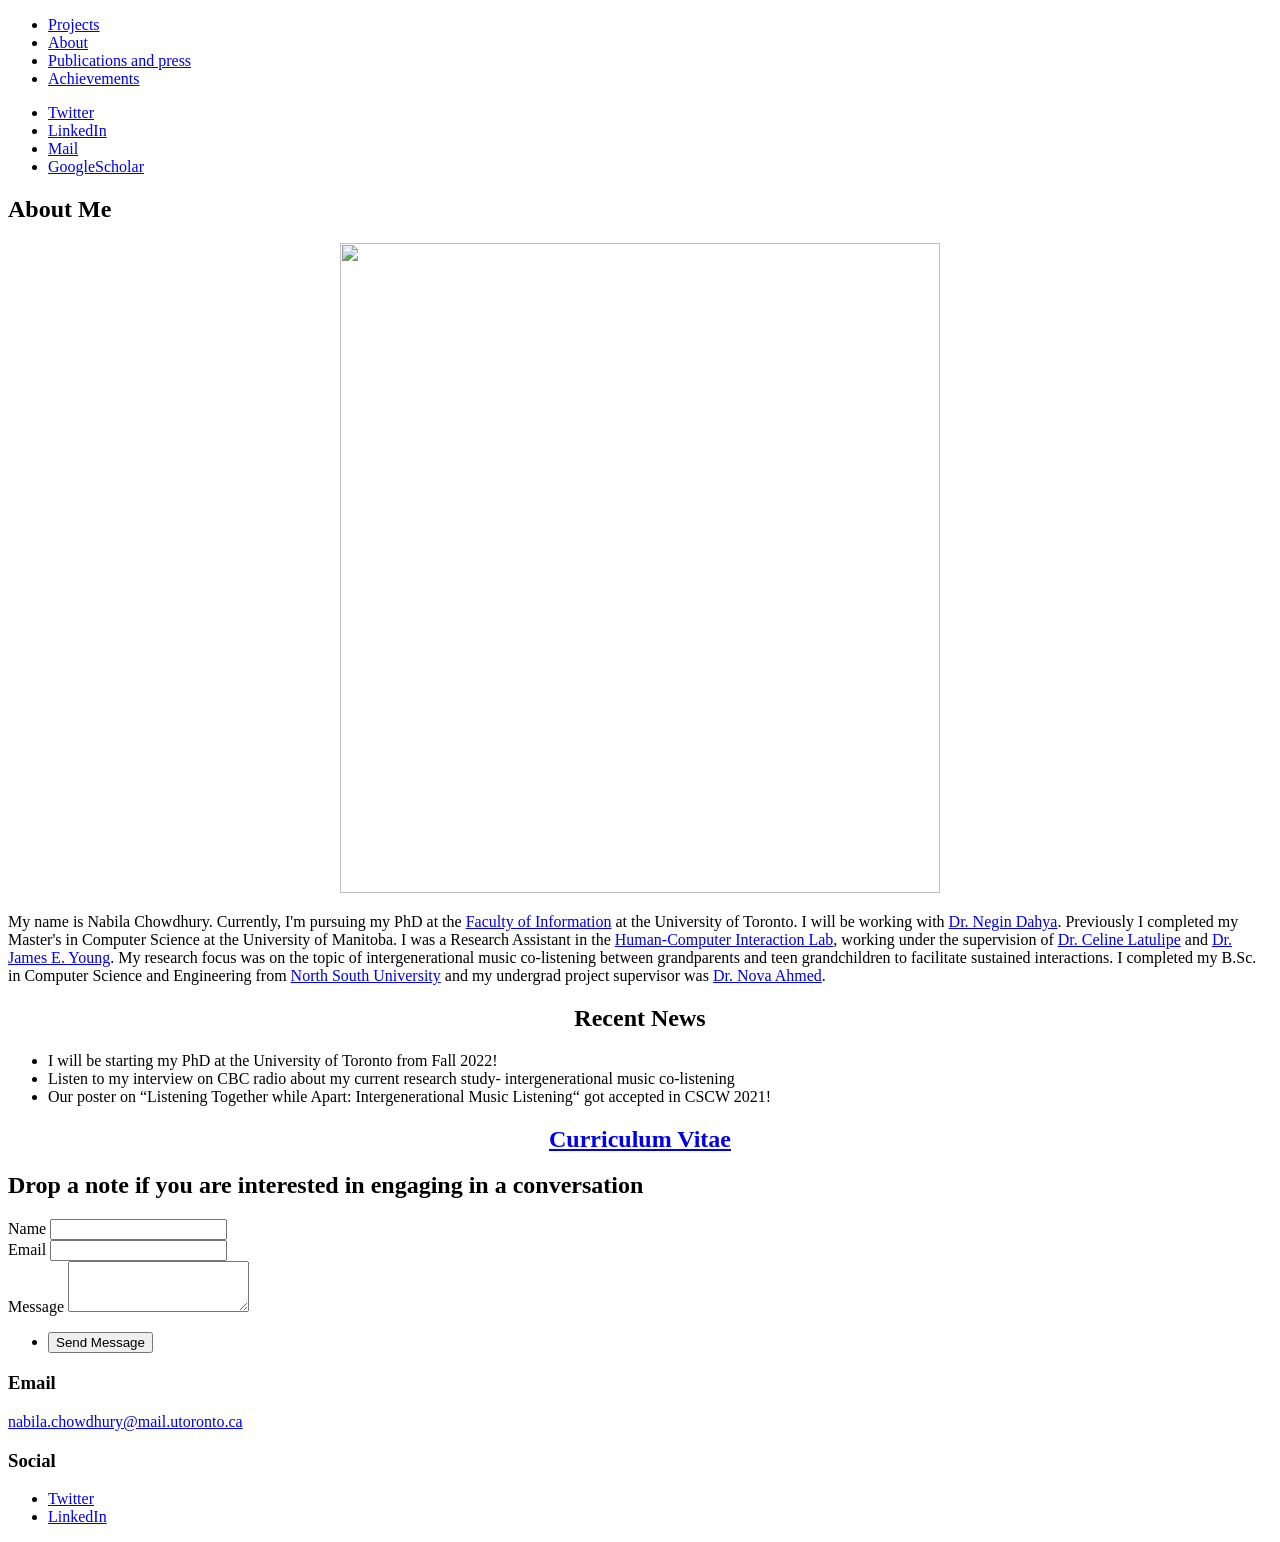
==== about.html @ 5882f9d4 "Fixing broken links" ====
<!DOCTYPE HTML>
<!--
	Massively by HTML5 UP
	html5up.net | @ajlkn
	Free for personal and commercial use under the CCA 3.0 license (html5up.net/license)
-->
<html>
	<head>
		<title>ㅜㅜ Nabila Chowdhury-About</title>
		<meta charset="utf-8" />
		<meta name="viewport" content="width=device-width, initial-scale=1, user-scalable=no" />
		<link rel="stylesheet" href="assets/css/main.css" />
		<noscript><link rel="stylesheet" href="assets/css/noscript.css" /></noscript>
	</head>
	<body class="is-preload">

		<!-- Wrapper -->
			<div id="wrapper">

				<!-- Header -->
					<header id="header">
						<!-- <a href="index.html" class="logo">Massively</a> -->
					</header>

				<!-- Nav -->
					<nav id="nav">
						<ul class="links">
							<li><a href="index.html">Projects</a></li>
							<li class="active"><a href="about.html">About</a></li>
							<li><a href="publicationsandpress.html">Publications and press</a></li>
							<li><a href="achievements.html">Achievements</a></li>
						</ul>
						<ul class="icons">
							<li><a href="https://twitter.com/nabicyy" class="icon brands fa-twitter"><span class="label">Twitter</span></a></li>
							<li><a href="https://www.linkedin.com/in/nabila-chowdhury-5a5041159/" class="icon brands fa-linkedin"><span class="label">LinkedIn</span></a></li>
							<li><a href="mailto:nabila.chowdhury@mail.utoronto.ca" class="icon solid fa-envelope"><span class="label">Mail</span></a></li>
							<li><a href="https://scholar.google.ca/citations?user=iKWTvgQAAAAJ&hl=en&oi=ao" class="icon brands fa-google"><span class="label">GoogleScholar</span></a></li>
						</ul>
					</nav>

				<!-- Main -->
					<div id="main">

						<!-- Post -->
							<section class="post">
								<header class="major">
									<!-- <span class="date">April 25, 2017</span> -->
									<h2>About Me</h2>
									<!-- <p>Aenean ornare velit lacus varius enim ullamcorper proin aliquam<br />
									facilisis ante sed etiam magna interdum congue. Lorem ipsum dolor<br />
									amet nullam sed etiam veroeros.</p> -->
								</header>
								<div class="image main" align="center">
									<img src="images/IMG-0370_W3.jpg" alt="" class = "center" style="width:600px;height:650px;"/>
								</div>
								<p>My name is Nabila Chowdhury. Currently, I'm pursuing my PhD at the <a href="https://ischool.utoronto.ca/">Faculty of Information</a> at the University of Toronto. I will be working with <a href="https://ischool.utoronto.ca/profile/negin-dahya/">Dr. Negin Dahya</a>. Previously I completed my Master's in Computer Science at the University of Manitoba. I was a Research Assistant in the <a href="http://hci.cs.umanitoba.ca/">Human-Computer Interaction Lab</a>, working under the supervision of <a href="https://celinelatulipe.net/">Dr. Celine Latulipe</a> and <a href="http://home.cs.umanitoba.ca/~young/">Dr. James E. Young</a>. My research focus was on the topic of intergenerational music co-listening between grandparents and teen grandchildren to facilitate sustained interactions. I completed my B.Sc. in Computer Science and Engineering from <a href="http://www.northsouth.edu/">North South University</a> and my undergrad project supervisor was <a href="https://sites.google.com/site/novaahmednorthsouthnva/home">Dr. Nova Ahmed</a>. 
									
								</p>
								<div align="center"><h2>Recent News</h2>
										<ul align="left">
											<li>I will be starting my PhD at the University of Toronto from Fall 2022!</li>
											<li>Listen to my interview on CBC radio about my current research study- intergenerational music co-listening</li>
											<li>Our poster on “Listening Together while Apart: Intergenerational Music Listening“ got accepted in CSCW 2021!</li>
											<!-- <li>Dolor pulvinar etiam.</li> -->
										</ul>
						
								</div>
								<div align ="center"> <h1><a href="https://drive.google.com/file/d/1L0pwP8oMTcv0byMZan8z_H92SY_PgyJ4/view?usp=sharing" class="button">Curriculum Vitae</a></h1>

								</div>
								
							</section>

					</div>

				<!-- Footer -->
					<footer id="footer">
						<section>
							<h2>Drop a note if you are interested in engaging in a conversation</h2>
							<form method="post" action="#">
								<div class="fields">
									<div class="field">
										<label for="name">Name</label>
										<input type="text" name="name" id="name" />
									</div>
									<div class="field">
										<label for="email">Email</label>
										<input type="text" name="email" id="email" />
									</div>
									<div class="field">
										<label for="message">Message</label>
										<textarea name="message" id="message" rows="3"></textarea>
									</div>
								</div>
								<ul class="actions">
									<li><input type="submit" value="Send Message" /></li>
								</ul>
							</form>
						</section>
						<section class="split contact">
							<!-- <section class="alt">
								<h3>Address</h3>
								<p>1234 Somewhere Road #87257<br />
								Nashville, TN 00000-0000</p>
							</section>
							<section>
								<h3>Phone</h3>
								<p><a href="#">(000) 000-0000</a></p>
							</section> -->
							<section>
								<h3>Email</h3>
								<p><a href="#">nabila.chowdhury@mail.utoronto.ca</a></p>
							</section>
							<section>
								<h3>Social</h3>
								<ul class="icons alt">
									<li><a href="https://twitter.com/nabicyy" class="icon brands fa-twitter"><span class="label">Twitter</span></a></li>
									<li><a href="https://www.linkedin.com/in/nabila-chowdhury-5a5041159/" class="icon brands fa-linkedin"><span class="label">LinkedIn</span></a></li>
									<!-- <li><a href="#" class="icon brands alt fa-facebook-f"><span class="label">Facebook</span></a></li>
									<li><a href="#" class="icon brands alt fa-instagram"><span class="label">Instagram</span></a></li>
									<li><a href="#" class="icon brands alt fa-github"><span class="label">GitHub</span></a></li> -->
								</ul>
							</section>
						</section>
					</footer>

				<!-- Copyright -->
					<div id="copyright">
						<!-- <ul><li>&copy; Untitled</li><li>Design: <a href="https://html5up.net">HTML5 UP</a></li></ul> -->
					</div>

			</div>

		<!-- Scripts -->
			<script src="assets/js/jquery.min.js"></script>
			<script src="assets/js/jquery.scrollex.min.js"></script>
			<script src="assets/js/jquery.scrolly.min.js"></script>
			<script src="assets/js/browser.min.js"></script>
			<script src="assets/js/breakpoints.min.js"></script>
			<script src="assets/js/util.js"></script>
			<script src="assets/js/main.js"></script>

	</body>
</html>
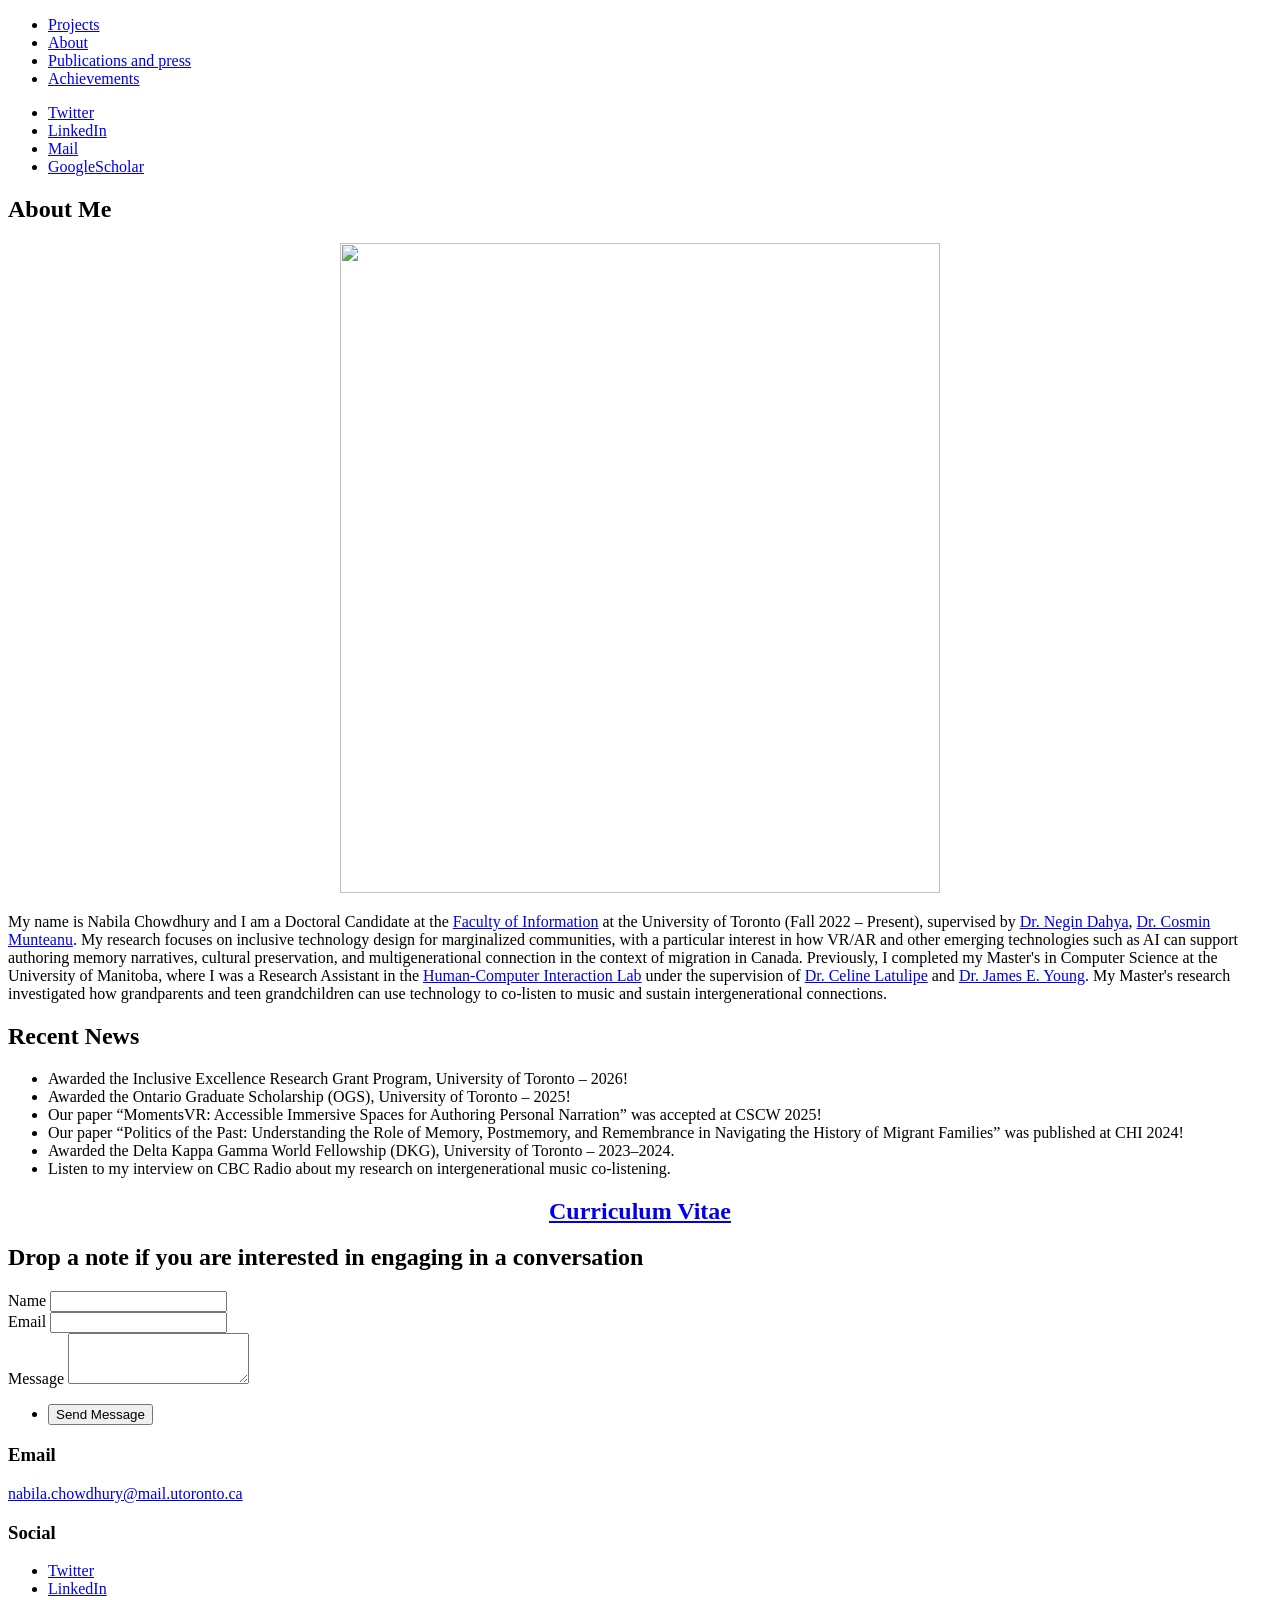
==== commit 93e3bddd: "fixed and updated" ====
--- a/about.html
+++ b/about.html
@@ -53,19 +53,22 @@
 								<div class="image main" align="center">
 									<img src="images/IMG-0370_W3.jpg" alt="" class = "center" style="width:600px;height:650px;"/>
 								</div>
-								<p>My name is Nabila Chowdhury. Currently, I'm pursuing my PhD at the <a href="https://ischool.utoronto.ca/">Faculty of Information</a> at the University of Toronto. I will be working with <a href="https://ischool.utoronto.ca/profile/negin-dahya/">Dr. Negin Dahya</a>. Previously I completed my Master's in Computer Science at the University of Manitoba. I was a Research Assistant in the <a href="http://hci.cs.umanitoba.ca/">Human-Computer Interaction Lab</a>, working under the supervision of <a href="https://celinelatulipe.net/">Dr. Celine Latulipe</a> and <a href="http://home.cs.umanitoba.ca/~young/">Dr. James E. Young</a>. My research focus was on the topic of intergenerational music co-listening between grandparents and teen grandchildren to facilitate sustained interactions. I completed my B.Sc. in Computer Science and Engineering from <a href="http://www.northsouth.edu/">North South University</a> and my undergrad project supervisor was <a href="https://sites.google.com/site/novaahmednorthsouthnva/home">Dr. Nova Ahmed</a>. 
-									
+								<p>My name is Nabila Chowdhury and I am a Doctoral Candidate at the <a href=”https://ischool.utoronto.ca/”>Faculty of Information</a> at the University of Toronto (Fall 2022 – Present), supervised by <a href=”https://ischool.utoronto.ca/profile/negin-dahya/”>Dr. Negin Dahya</a>, <a href=”https://www.cs.utoronto.ca/~munteanu/”>Dr. Cosmin Munteanu</a>. My research focuses on inclusive technology design for marginalized communities, with a particular interest in how VR/AR and other emerging technologies such as AI can support authoring memory narratives, cultural preservation, and multigenerational connection in the context of migration in Canada. Previously, I completed my Master's in Computer Science at the University of Manitoba, where I was a Research Assistant in the <a href=”http://hci.cs.umanitoba.ca/”>Human-Computer Interaction Lab</a> under the supervision of <a href=”https://celinelatulipe.net/”>Dr. Celine Latulipe</a> and <a href=”http://home.cs.umanitoba.ca/~young/”>Dr. James E. Young</a>. My Master's research investigated how grandparents and teen grandchildren can use technology to co-listen to music and sustain intergenerational connections. 
+									<!-- I completed my B.Sc. in Computer Science and Engineering from <a href=”http://www.northsouth.edu/”>North South University</a>, Dhaka, Bangladesh. -->
+
 								</p>
-								<div align="center"><h2>Recent News</h2>
-										<ul align="left">
-											<li>I will be starting my PhD at the University of Toronto from Fall 2022!</li>
-											<li>Listen to my interview on CBC radio about my current research study- intergenerational music co-listening</li>
-											<li>Our poster on “Listening Together while Apart: Intergenerational Music Listening“ got accepted in CSCW 2021!</li>
-											<!-- <li>Dolor pulvinar etiam.</li> -->
+								<div align=”center”><h2>Recent News</h2>
+										<ul align=”left”>
+											<li>Awarded the Inclusive Excellence Research Grant Program, University of Toronto – 2026!</li>
+											<li>Awarded the Ontario Graduate Scholarship (OGS), University of Toronto – 2025!</li>
+											<li>Our paper “MomentsVR: Accessible Immersive Spaces for Authoring Personal Narration” was accepted at CSCW 2025!</li>
+											<li>Our paper “Politics of the Past: Understanding the Role of Memory, Postmemory, and Remembrance in Navigating the History of Migrant Families” was published at CHI 2024!</li>
+											<li>Awarded the Delta Kappa Gamma World Fellowship (DKG), University of Toronto – 2023–2024.</li>
+											<li>Listen to my interview on CBC Radio about my research on intergenerational music co-listening.</li>
 										</ul>
-						
+
 								</div>
-								<div align ="center"> <h1><a href="https://drive.google.com/file/d/1L0pwP8oMTcv0byMZan8z_H92SY_PgyJ4/view?usp=sharing" class="button">Curriculum Vitae</a></h1>
+								<div align ="center"> <h1><a href="CV_Nabila_Chowdhury.pdf" class="button">Curriculum Vitae</a></h1>
 
 								</div>
 								
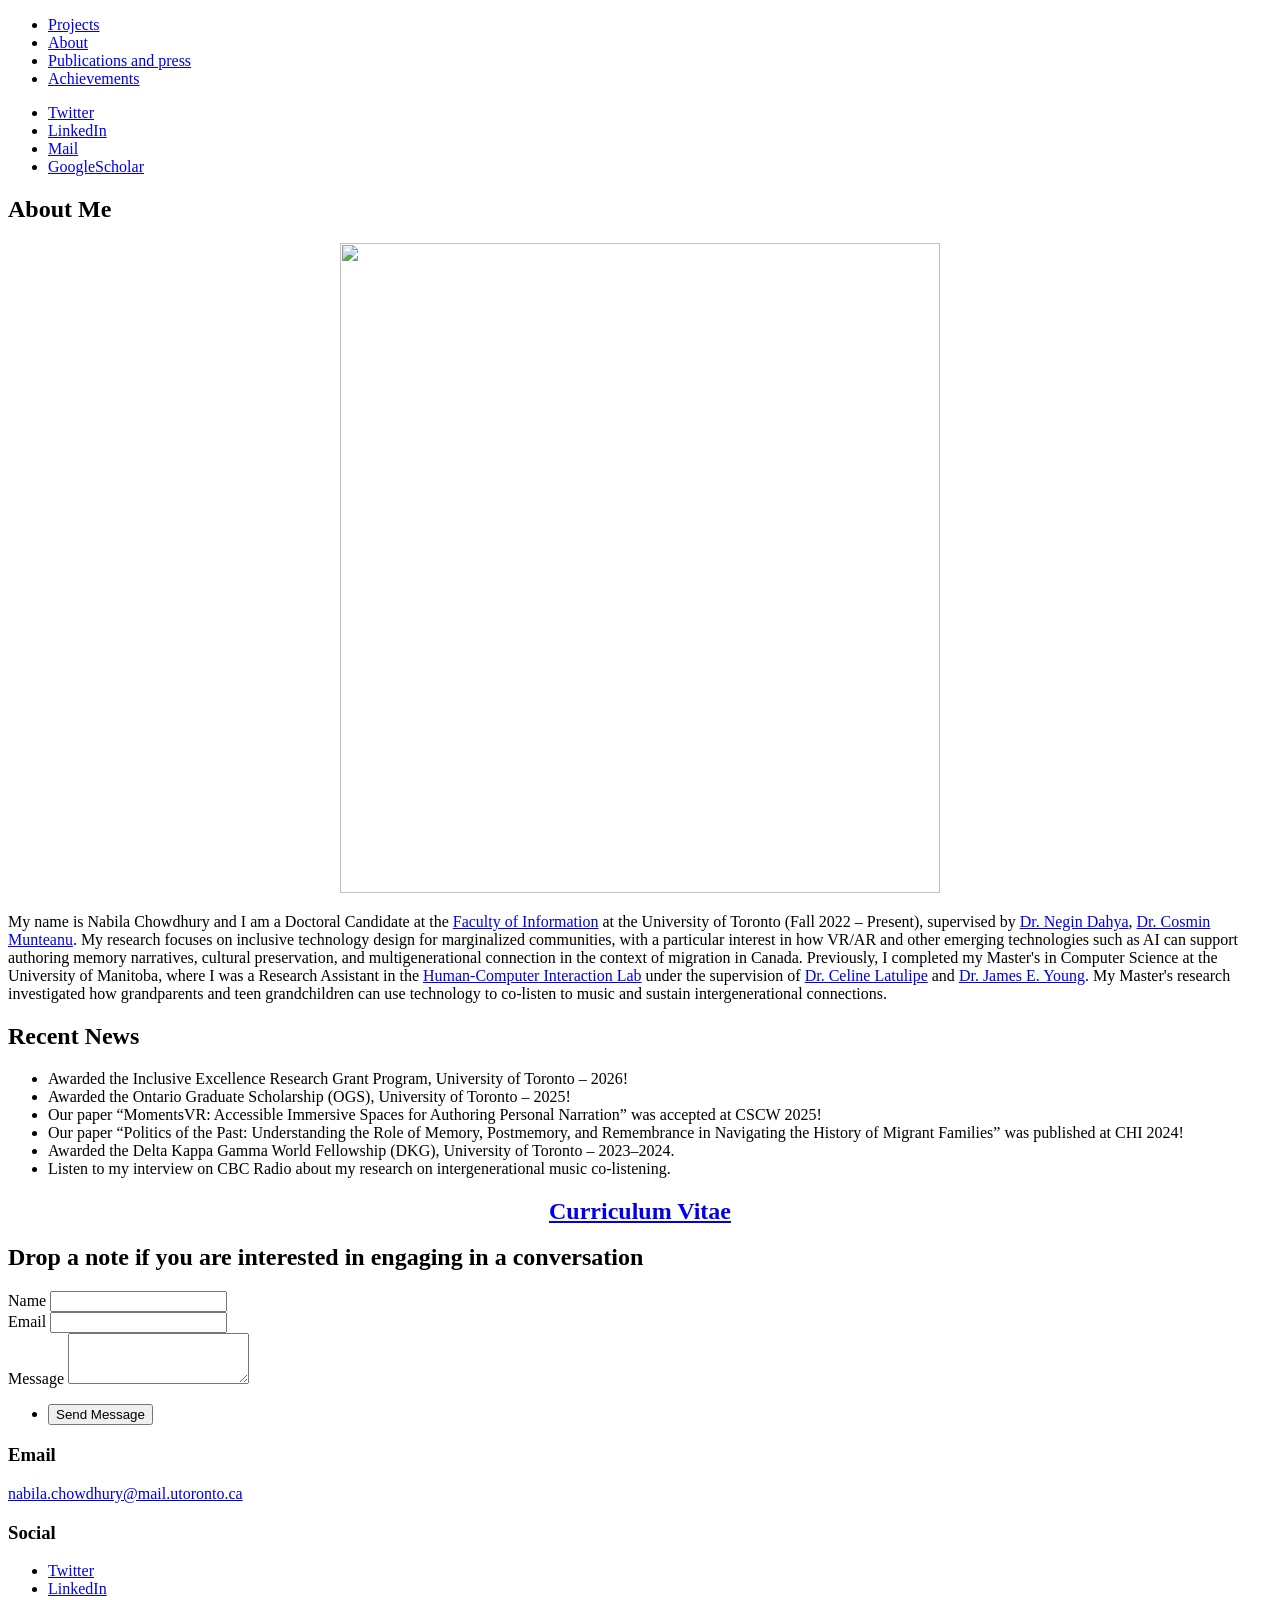
==== commit 46cecd95: "updated google scholar" ====
--- a/about.html
+++ b/about.html
@@ -119,6 +119,7 @@
 								<ul class="icons alt">
 									<li><a href="https://twitter.com/nabicyy" class="icon brands fa-twitter"><span class="label">Twitter</span></a></li>
 									<li><a href="https://www.linkedin.com/in/nabila-chowdhury-5a5041159/" class="icon brands fa-linkedin"><span class="label">LinkedIn</span></a></li>
+									<li><a href="https://scholar.google.ca/citations?user=iKWTvgQAAAAJ&hl=en" class="icon brands fa-google"><span class="label">Google Scholar</span></a></li>
 									<!-- <li><a href="#" class="icon brands alt fa-facebook-f"><span class="label">Facebook</span></a></li>
 									<li><a href="#" class="icon brands alt fa-instagram"><span class="label">Instagram</span></a></li>
 									<li><a href="#" class="icon brands alt fa-github"><span class="label">GitHub</span></a></li> -->
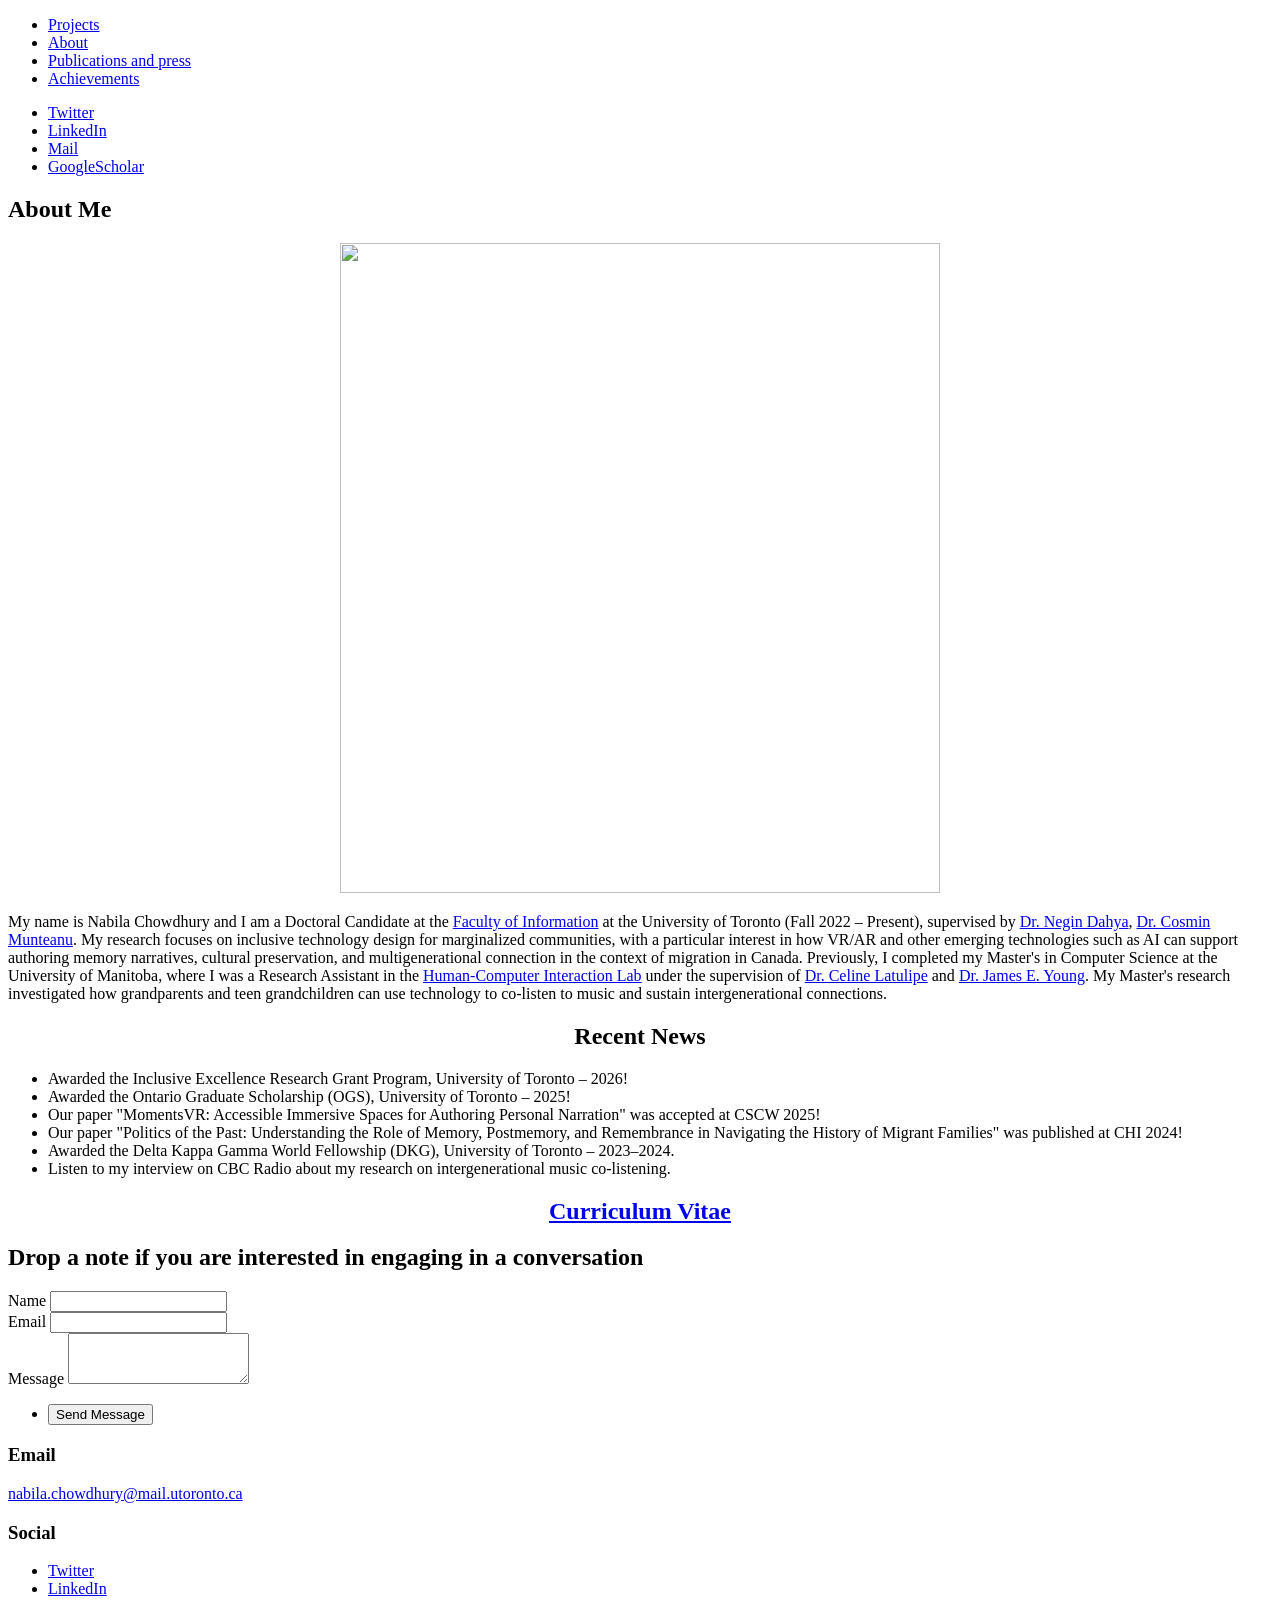
==== commit a5801a39: "updated about" ====
--- a/about.html
+++ b/about.html
@@ -53,16 +53,16 @@
 								<div class="image main" align="center">
 									<img src="images/IMG-0370_W3.jpg" alt="" class = "center" style="width:600px;height:650px;"/>
 								</div>
-								<p>My name is Nabila Chowdhury and I am a Doctoral Candidate at the <a href=”https://ischool.utoronto.ca/”>Faculty of Information</a> at the University of Toronto (Fall 2022 – Present), supervised by <a href=”https://ischool.utoronto.ca/profile/negin-dahya/”>Dr. Negin Dahya</a>, <a href=”https://www.cs.utoronto.ca/~munteanu/”>Dr. Cosmin Munteanu</a>. My research focuses on inclusive technology design for marginalized communities, with a particular interest in how VR/AR and other emerging technologies such as AI can support authoring memory narratives, cultural preservation, and multigenerational connection in the context of migration in Canada. Previously, I completed my Master's in Computer Science at the University of Manitoba, where I was a Research Assistant in the <a href=”http://hci.cs.umanitoba.ca/”>Human-Computer Interaction Lab</a> under the supervision of <a href=”https://celinelatulipe.net/”>Dr. Celine Latulipe</a> and <a href=”http://home.cs.umanitoba.ca/~young/”>Dr. James E. Young</a>. My Master's research investigated how grandparents and teen grandchildren can use technology to co-listen to music and sustain intergenerational connections. 
-									<!-- I completed my B.Sc. in Computer Science and Engineering from <a href=”http://www.northsouth.edu/”>North South University</a>, Dhaka, Bangladesh. -->
+								<p>My name is Nabila Chowdhury and I am a Doctoral Candidate at the <a href="https://ischool.utoronto.ca/" target="_blank">Faculty of Information</a> at the University of Toronto (Fall 2022 – Present), supervised by <a href="https://www.negindahya.ca/" target="_blank">Dr. Negin Dahya</a>, <a href="https://uwaterloo.ca/systems-design-engineering/profile/c2muntea" target="_blank">Dr. Cosmin Munteanu</a>. My research focuses on inclusive technology design for marginalized communities, with a particular interest in how VR/AR and other emerging technologies such as AI can support authoring memory narratives, cultural preservation, and multigenerational connection in the context of migration in Canada. Previously, I completed my Master's in Computer Science at the University of Manitoba, where I was a Research Assistant in the <a href="http://hci.cs.umanitoba.ca/" target="_blank">Human-Computer Interaction Lab</a> under the supervision of <a href="https://celinelatulipe.net/" target="_blank">Dr. Celine Latulipe</a> and <a href="http://home.cs.umanitoba.ca/~young/" target="_blank">Dr. James E. Young</a>. My Master's research investigated how grandparents and teen grandchildren can use technology to co-listen to music and sustain intergenerational connections. 
+									<!-- I completed my B.Sc. in Computer Science and Engineering from <a href="http://www.northsouth.edu/">North South University</a>, Dhaka, Bangladesh. -->
 
 								</p>
-								<div align=”center”><h2>Recent News</h2>
-										<ul align=”left”>
+								<div align="center"><h2>Recent News</h2>
+										<ul align="left">
 											<li>Awarded the Inclusive Excellence Research Grant Program, University of Toronto – 2026!</li>
 											<li>Awarded the Ontario Graduate Scholarship (OGS), University of Toronto – 2025!</li>
-											<li>Our paper “MomentsVR: Accessible Immersive Spaces for Authoring Personal Narration” was accepted at CSCW 2025!</li>
-											<li>Our paper “Politics of the Past: Understanding the Role of Memory, Postmemory, and Remembrance in Navigating the History of Migrant Families” was published at CHI 2024!</li>
+											<li>Our paper "MomentsVR: Accessible Immersive Spaces for Authoring Personal Narration" was accepted at CSCW 2025!</li>
+											<li>Our paper "Politics of the Past: Understanding the Role of Memory, Postmemory, and Remembrance in Navigating the History of Migrant Families" was published at CHI 2024!</li>
 											<li>Awarded the Delta Kappa Gamma World Fellowship (DKG), University of Toronto – 2023–2024.</li>
 											<li>Listen to my interview on CBC Radio about my research on intergenerational music co-listening.</li>
 										</ul>
@@ -118,7 +118,7 @@
 								<h3>Social</h3>
 								<ul class="icons alt">
 									<li><a href="https://twitter.com/nabicyy" class="icon brands fa-twitter"><span class="label">Twitter</span></a></li>
-									<li><a href="https://www.linkedin.com/in/nabila-chowdhury-5a5041159/" class="icon brands fa-linkedin"><span class="label">LinkedIn</span></a></li>
+									<li><a href="https://www.linkedin.com/in/nabila-chowdhury-5a5041159" class="icon brands fa-linkedin"><span class="label">LinkedIn</span></a></li>
 									<li><a href="https://scholar.google.ca/citations?user=iKWTvgQAAAAJ&hl=en" class="icon brands fa-google"><span class="label">Google Scholar</span></a></li>
 									<!-- <li><a href="#" class="icon brands alt fa-facebook-f"><span class="label">Facebook</span></a></li>
 									<li><a href="#" class="icon brands alt fa-instagram"><span class="label">Instagram</span></a></li>
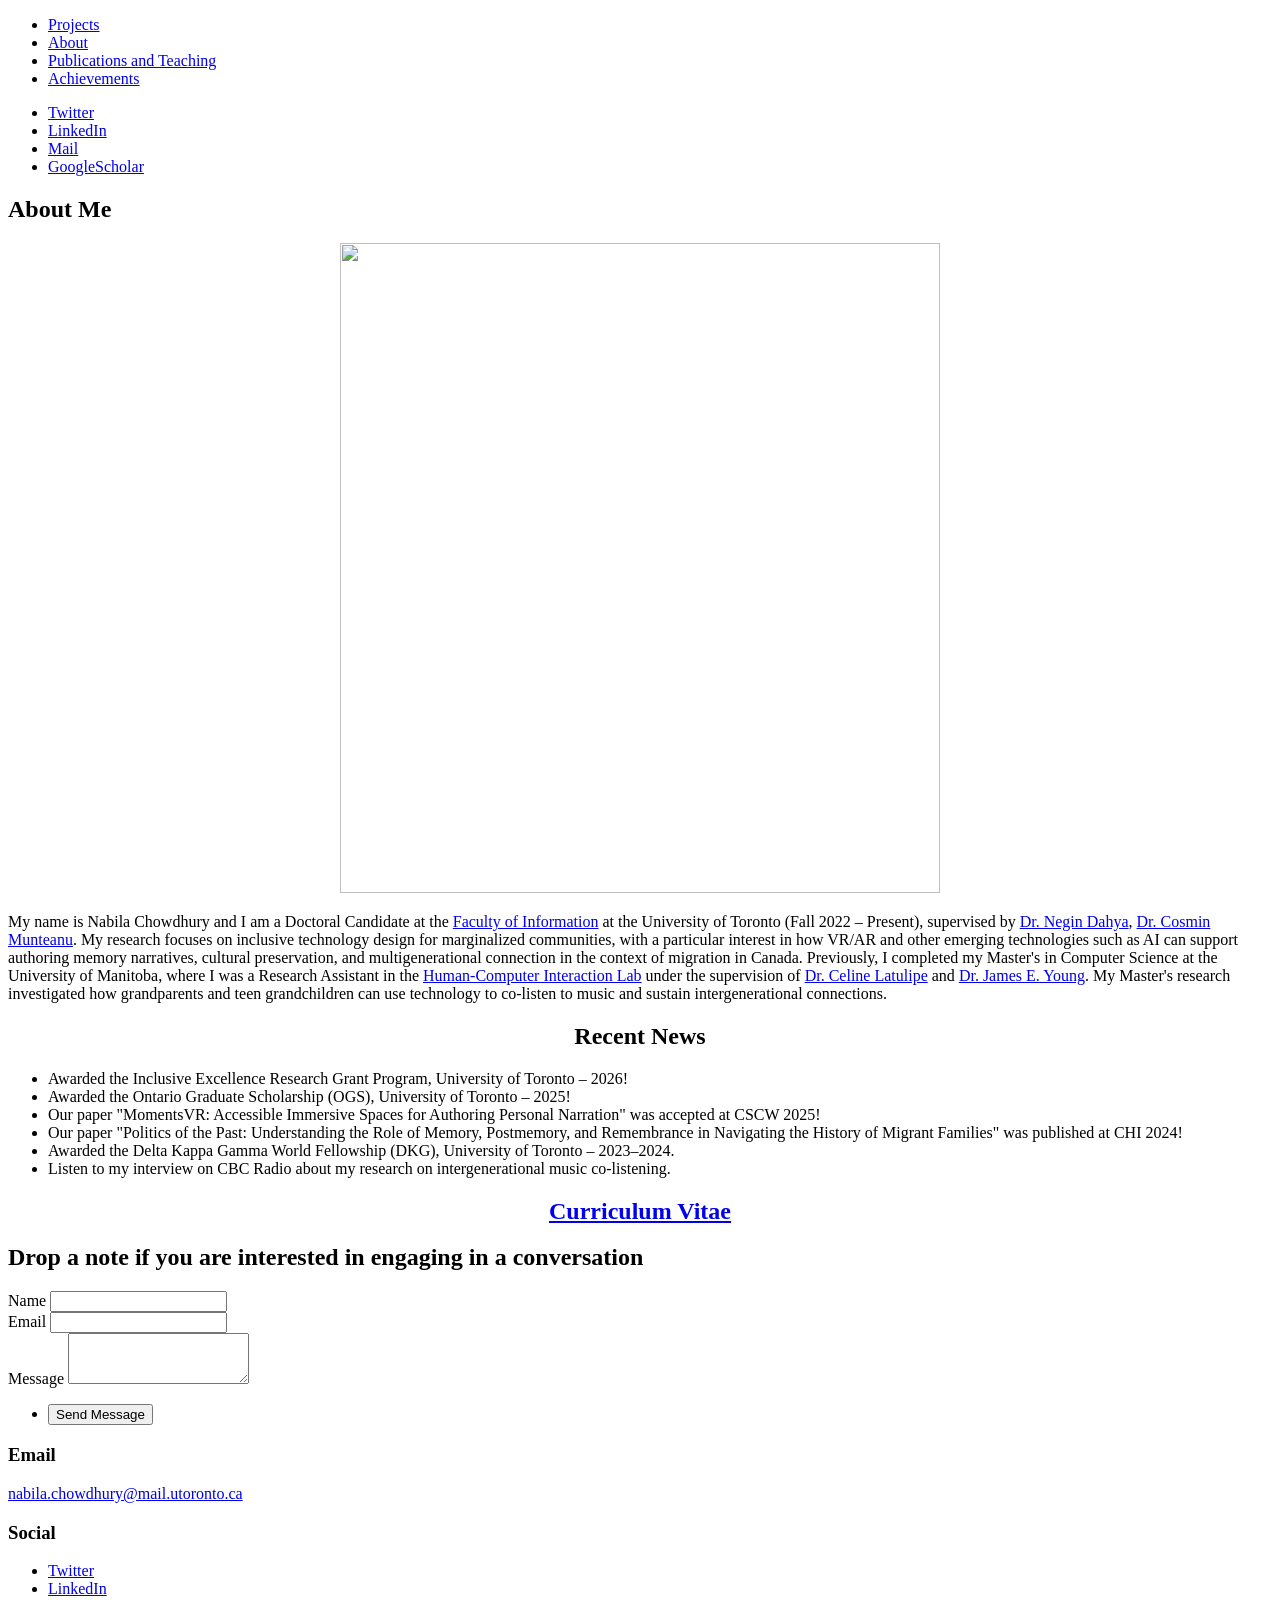
==== commit b2251b27: "added teaching" ====
--- a/about.html
+++ b/about.html
@@ -27,7 +27,7 @@
 						<ul class="links">
 							<li><a href="index.html">Projects</a></li>
 							<li class="active"><a href="about.html">About</a></li>
-							<li><a href="publicationsandpress.html">Publications and press</a></li>
+							<li><a href="publicationsandteaching.html">Publications and Teaching</a></li>
 							<li><a href="achievements.html">Achievements</a></li>
 						</ul>
 						<ul class="icons">
@@ -118,7 +118,7 @@
 								<h3>Social</h3>
 								<ul class="icons alt">
 									<li><a href="https://twitter.com/nabicyy" class="icon brands fa-twitter"><span class="label">Twitter</span></a></li>
-									<li><a href="https://www.linkedin.com/in/nabila-chowdhury-5a5041159" class="icon brands fa-linkedin"><span class="label">LinkedIn</span></a></li>
+									<li><a href="https://www.linkedin.com/in/nabila-chowdhury-5a5041159/" class="icon brands fa-linkedin"><span class="label">LinkedIn</span></a></li>
 									<li><a href="https://scholar.google.ca/citations?user=iKWTvgQAAAAJ&hl=en" class="icon brands fa-google"><span class="label">Google Scholar</span></a></li>
 									<!-- <li><a href="#" class="icon brands alt fa-facebook-f"><span class="label">Facebook</span></a></li>
 									<li><a href="#" class="icon brands alt fa-instagram"><span class="label">Instagram</span></a></li>
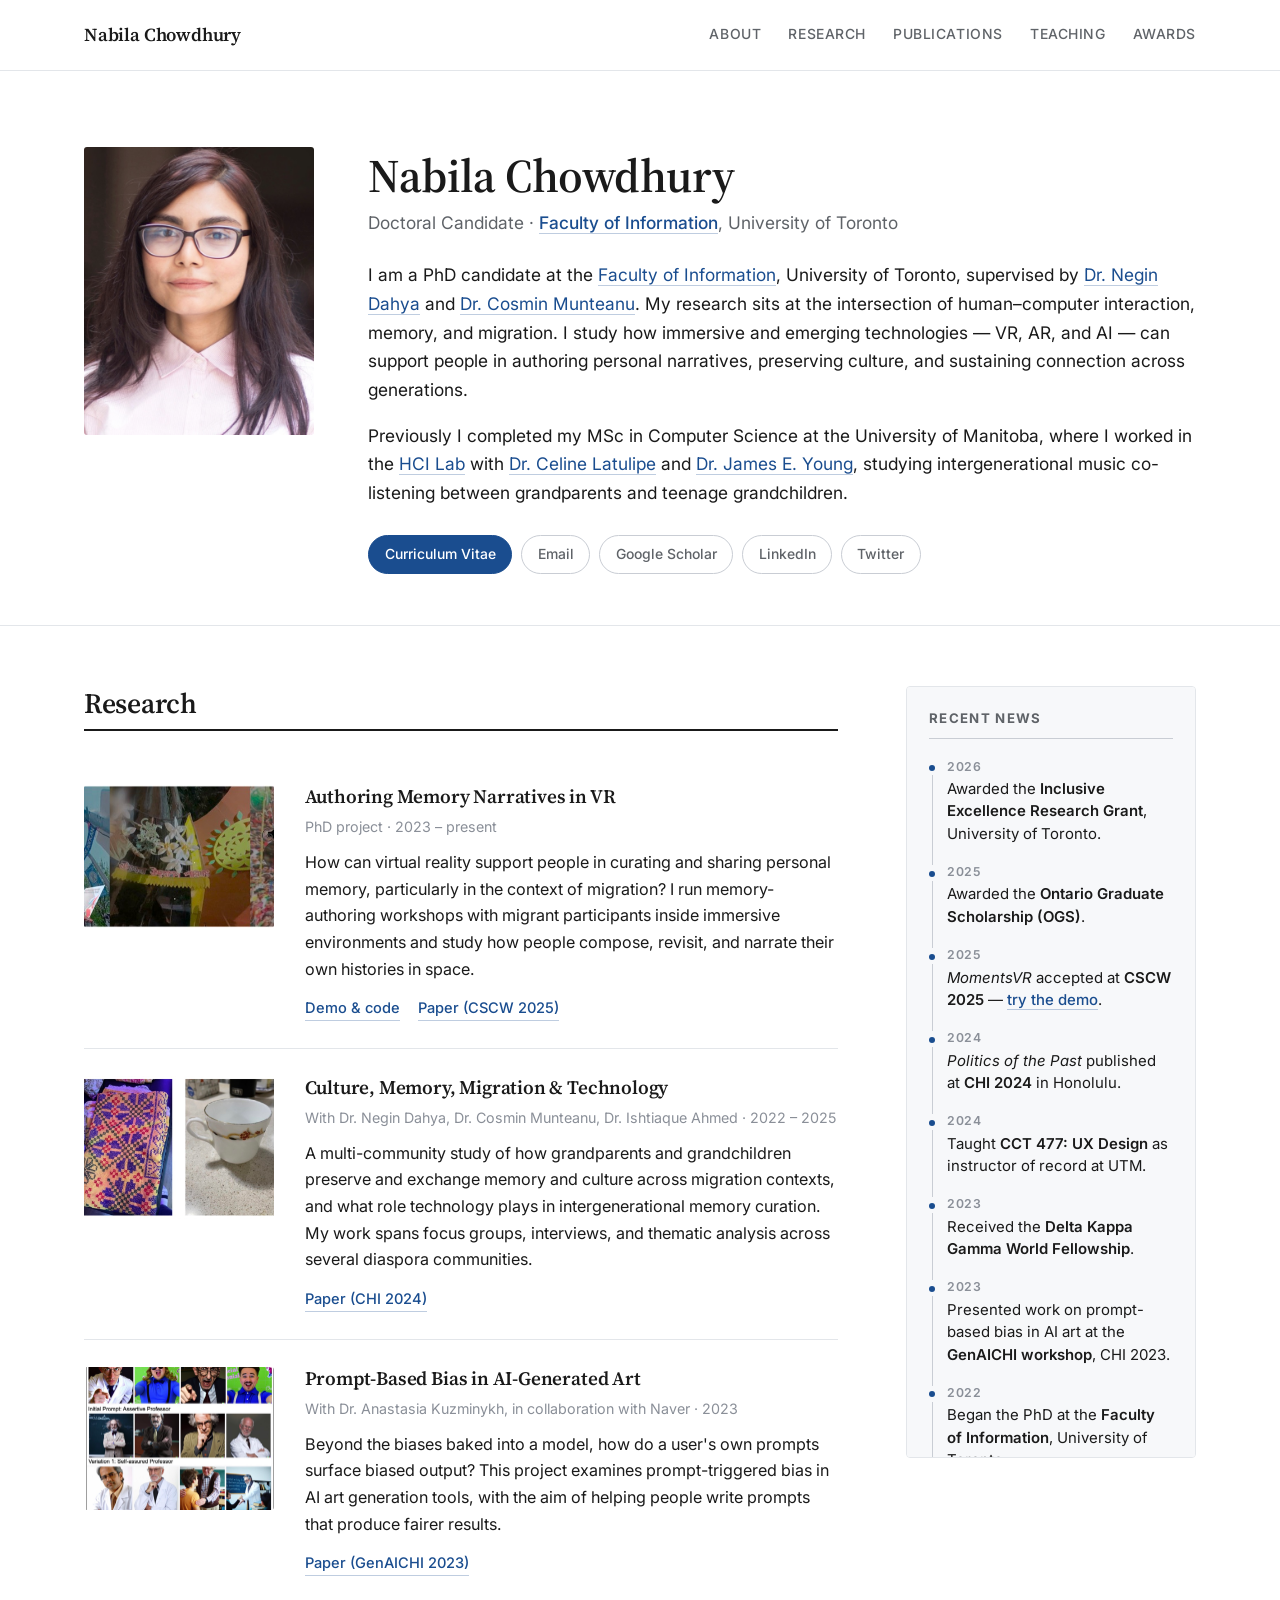
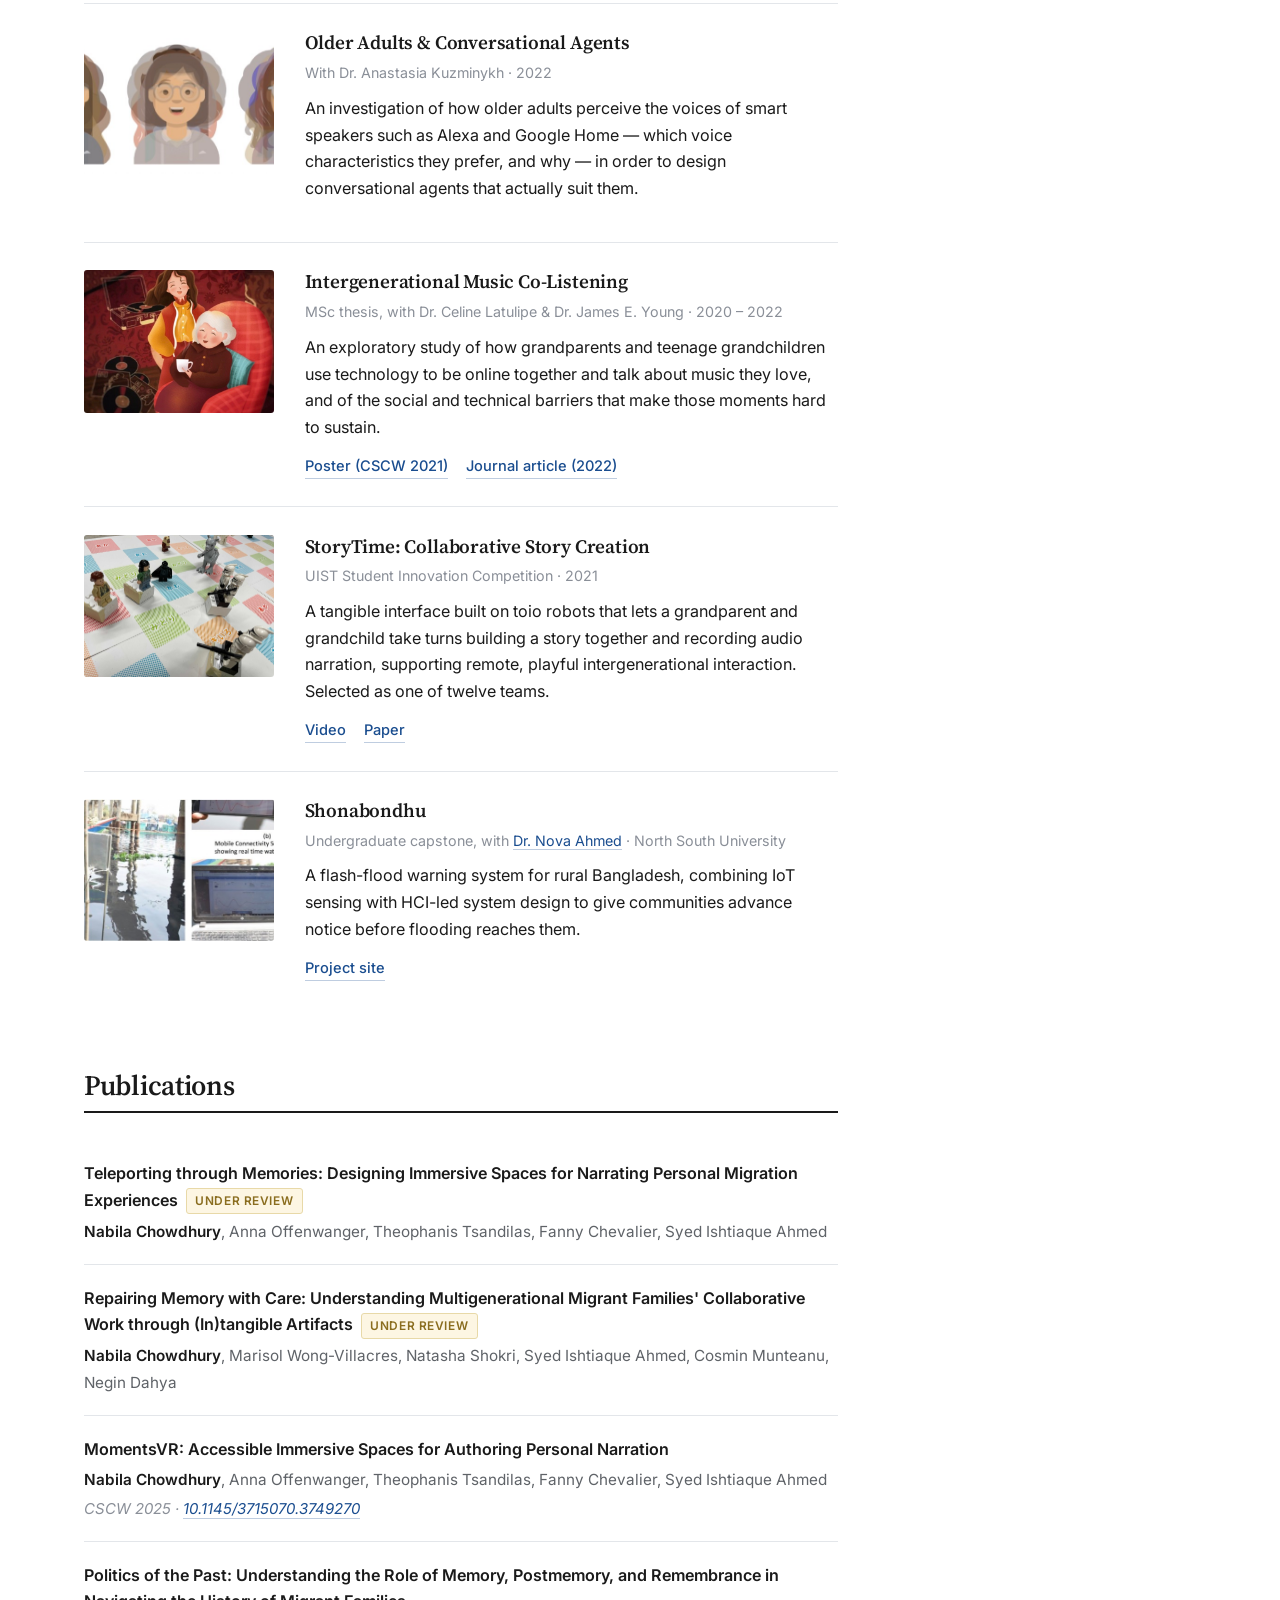
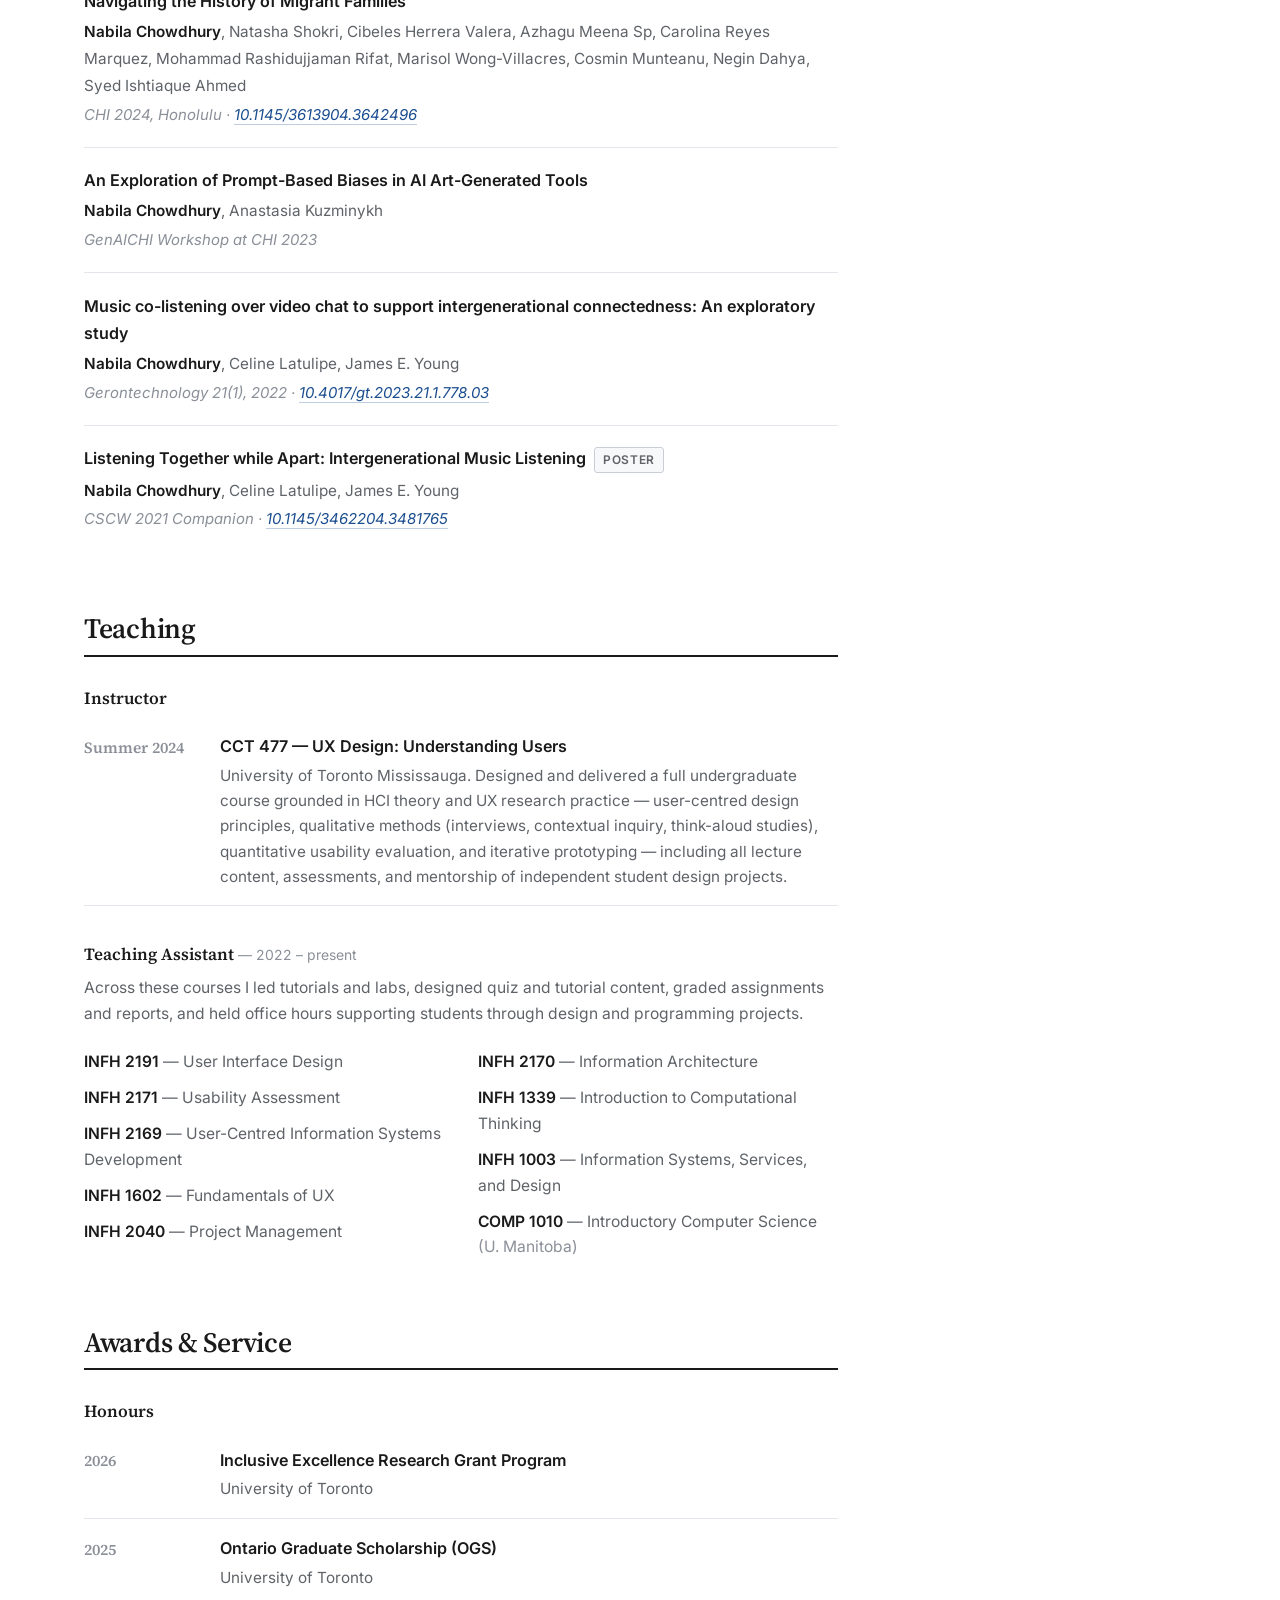
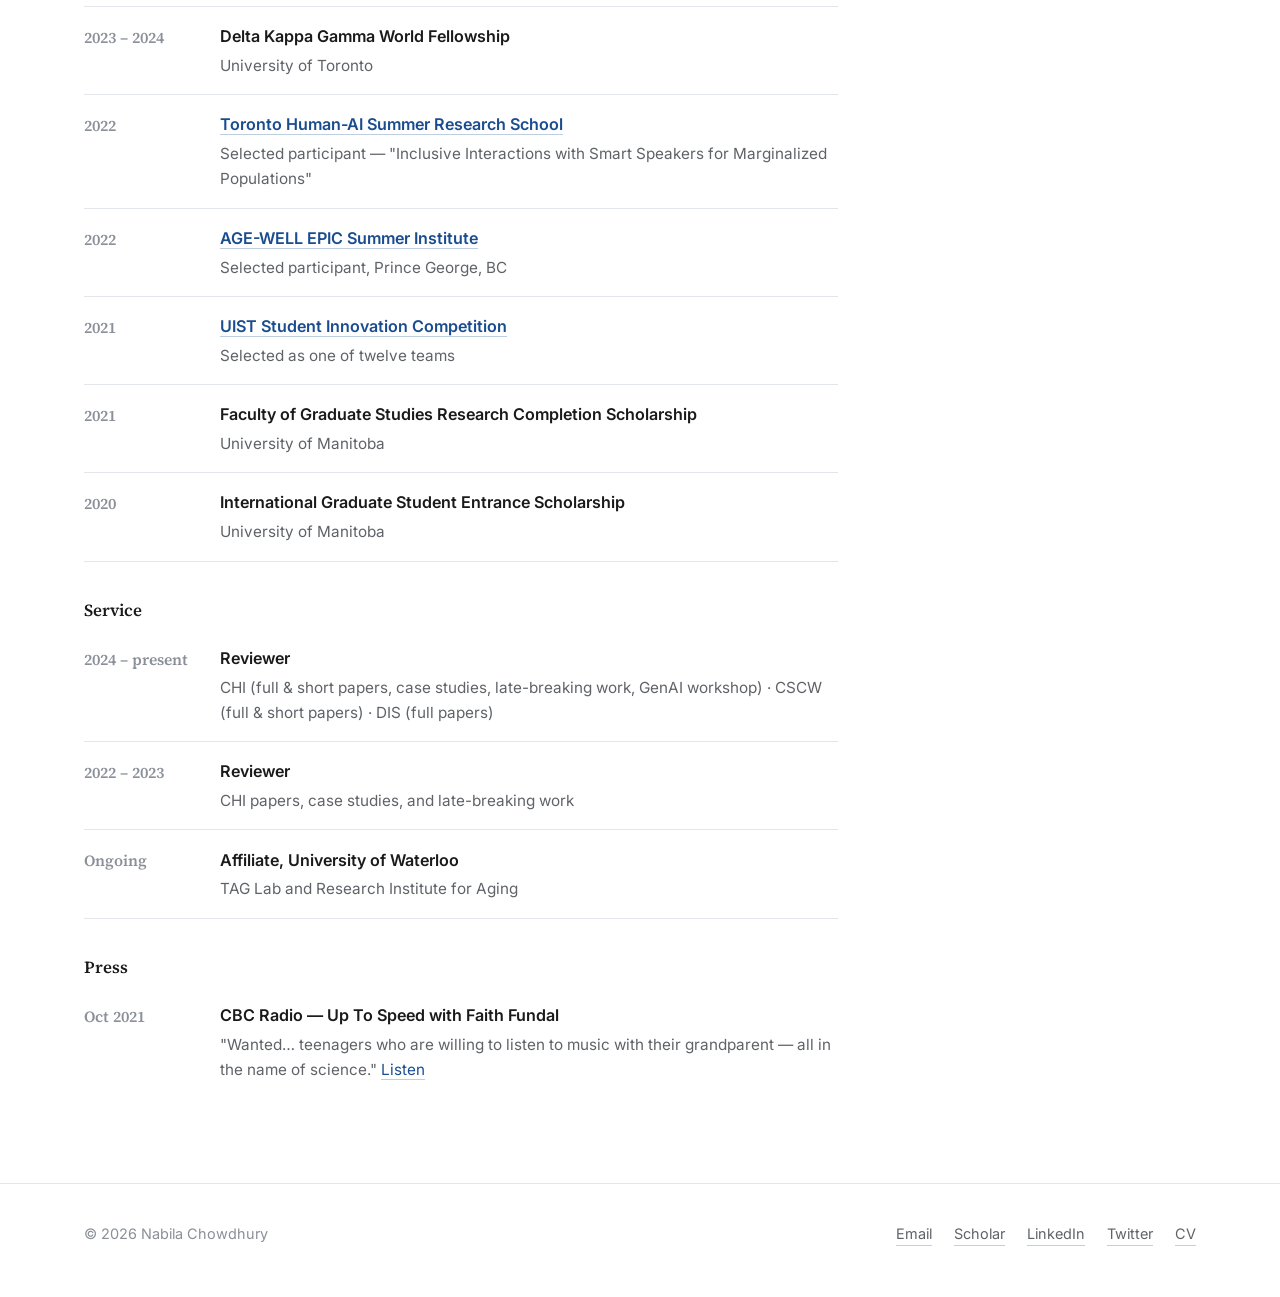
==== commit 967f9659: "Redesigned Website" ====
--- a/about.html
+++ b/about.html
@@ -1,148 +1,11 @@
-<!DOCTYPE HTML>
-<!--
-	Massively by HTML5 UP
-	html5up.net | @ajlkn
-	Free for personal and commercial use under the CCA 3.0 license (html5up.net/license)
--->
-<html>
-	<head>
-		<title>ㅜㅜ Nabila Chowdhury-About</title>
-		<meta charset="utf-8" />
-		<meta name="viewport" content="width=device-width, initial-scale=1, user-scalable=no" />
-		<link rel="stylesheet" href="assets/css/main.css" />
-		<noscript><link rel="stylesheet" href="assets/css/noscript.css" /></noscript>
-	</head>
-	<body class="is-preload">
-
-		<!-- Wrapper -->
-			<div id="wrapper">
-
-				<!-- Header -->
-					<header id="header">
-						<!-- <a href="index.html" class="logo">Massively</a> -->
-					</header>
-
-				<!-- Nav -->
-					<nav id="nav">
-						<ul class="links">
-							<li><a href="index.html">Projects</a></li>
-							<li class="active"><a href="about.html">About</a></li>
-							<li><a href="publicationsandteaching.html">Publications and Teaching</a></li>
-							<li><a href="achievements.html">Achievements</a></li>
-						</ul>
-						<ul class="icons">
-							<li><a href="https://twitter.com/nabicyy" class="icon brands fa-twitter"><span class="label">Twitter</span></a></li>
-							<li><a href="https://www.linkedin.com/in/nabila-chowdhury-5a5041159/" class="icon brands fa-linkedin"><span class="label">LinkedIn</span></a></li>
-							<li><a href="mailto:nabila.chowdhury@mail.utoronto.ca" class="icon solid fa-envelope"><span class="label">Mail</span></a></li>
-							<li><a href="https://scholar.google.ca/citations?user=iKWTvgQAAAAJ&hl=en&oi=ao" class="icon brands fa-google"><span class="label">GoogleScholar</span></a></li>
-						</ul>
-					</nav>
-
-				<!-- Main -->
-					<div id="main">
-
-						<!-- Post -->
-							<section class="post">
-								<header class="major">
-									<!-- <span class="date">April 25, 2017</span> -->
-									<h2>About Me</h2>
-									<!-- <p>Aenean ornare velit lacus varius enim ullamcorper proin aliquam<br />
-									facilisis ante sed etiam magna interdum congue. Lorem ipsum dolor<br />
-									amet nullam sed etiam veroeros.</p> -->
-								</header>
-								<div class="image main" align="center">
-									<img src="images/IMG-0370_W3.jpg" alt="" class = "center" style="width:600px;height:650px;"/>
-								</div>
-								<p>My name is Nabila Chowdhury and I am a Doctoral Candidate at the <a href="https://ischool.utoronto.ca/" target="_blank">Faculty of Information</a> at the University of Toronto (Fall 2022 – Present), supervised by <a href="https://www.negindahya.ca/" target="_blank">Dr. Negin Dahya</a>, <a href="https://uwaterloo.ca/systems-design-engineering/profile/c2muntea" target="_blank">Dr. Cosmin Munteanu</a>. My research focuses on inclusive technology design for marginalized communities, with a particular interest in how VR/AR and other emerging technologies such as AI can support authoring memory narratives, cultural preservation, and multigenerational connection in the context of migration in Canada. Previously, I completed my Master's in Computer Science at the University of Manitoba, where I was a Research Assistant in the <a href="http://hci.cs.umanitoba.ca/" target="_blank">Human-Computer Interaction Lab</a> under the supervision of <a href="https://celinelatulipe.net/" target="_blank">Dr. Celine Latulipe</a> and <a href="http://home.cs.umanitoba.ca/~young/" target="_blank">Dr. James E. Young</a>. My Master's research investigated how grandparents and teen grandchildren can use technology to co-listen to music and sustain intergenerational connections. 
-									<!-- I completed my B.Sc. in Computer Science and Engineering from <a href="http://www.northsouth.edu/">North South University</a>, Dhaka, Bangladesh. -->
-
-								</p>
-								<div align="center"><h2>Recent News</h2>
-										<ul align="left">
-											<li>Awarded the Inclusive Excellence Research Grant Program, University of Toronto – 2026!</li>
-											<li>Awarded the Ontario Graduate Scholarship (OGS), University of Toronto – 2025!</li>
-											<li>Our paper "MomentsVR: Accessible Immersive Spaces for Authoring Personal Narration" was accepted at CSCW 2025!</li>
-											<li>Our paper "Politics of the Past: Understanding the Role of Memory, Postmemory, and Remembrance in Navigating the History of Migrant Families" was published at CHI 2024!</li>
-											<li>Awarded the Delta Kappa Gamma World Fellowship (DKG), University of Toronto – 2023–2024.</li>
-											<li>Listen to my interview on CBC Radio about my research on intergenerational music co-listening.</li>
-										</ul>
-
-								</div>
-								<div align ="center"> <h1><a href="CV_Nabila_Chowdhury.pdf" class="button">Curriculum Vitae</a></h1>
-
-								</div>
-								
-							</section>
-
-					</div>
-
-				<!-- Footer -->
-					<footer id="footer">
-						<section>
-							<h2>Drop a note if you are interested in engaging in a conversation</h2>
-							<form method="post" action="#">
-								<div class="fields">
-									<div class="field">
-										<label for="name">Name</label>
-										<input type="text" name="name" id="name" />
-									</div>
-									<div class="field">
-										<label for="email">Email</label>
-										<input type="text" name="email" id="email" />
-									</div>
-									<div class="field">
-										<label for="message">Message</label>
-										<textarea name="message" id="message" rows="3"></textarea>
-									</div>
-								</div>
-								<ul class="actions">
-									<li><input type="submit" value="Send Message" /></li>
-								</ul>
-							</form>
-						</section>
-						<section class="split contact">
-							<!-- <section class="alt">
-								<h3>Address</h3>
-								<p>1234 Somewhere Road #87257<br />
-								Nashville, TN 00000-0000</p>
-							</section>
-							<section>
-								<h3>Phone</h3>
-								<p><a href="#">(000) 000-0000</a></p>
-							</section> -->
-							<section>
-								<h3>Email</h3>
-								<p><a href="#">nabila.chowdhury@mail.utoronto.ca</a></p>
-							</section>
-							<section>
-								<h3>Social</h3>
-								<ul class="icons alt">
-									<li><a href="https://twitter.com/nabicyy" class="icon brands fa-twitter"><span class="label">Twitter</span></a></li>
-									<li><a href="https://www.linkedin.com/in/nabila-chowdhury-5a5041159/" class="icon brands fa-linkedin"><span class="label">LinkedIn</span></a></li>
-									<li><a href="https://scholar.google.ca/citations?user=iKWTvgQAAAAJ&hl=en" class="icon brands fa-google"><span class="label">Google Scholar</span></a></li>
-									<!-- <li><a href="#" class="icon brands alt fa-facebook-f"><span class="label">Facebook</span></a></li>
-									<li><a href="#" class="icon brands alt fa-instagram"><span class="label">Instagram</span></a></li>
-									<li><a href="#" class="icon brands alt fa-github"><span class="label">GitHub</span></a></li> -->
-								</ul>
-							</section>
-						</section>
-					</footer>
-
-				<!-- Copyright -->
-					<div id="copyright">
-						<!-- <ul><li>&copy; Untitled</li><li>Design: <a href="https://html5up.net">HTML5 UP</a></li></ul> -->
-					</div>
-
-			</div>
-
-		<!-- Scripts -->
-			<script src="assets/js/jquery.min.js"></script>
-			<script src="assets/js/jquery.scrollex.min.js"></script>
-			<script src="assets/js/jquery.scrolly.min.js"></script>
-			<script src="assets/js/browser.min.js"></script>
-			<script src="assets/js/breakpoints.min.js"></script>
-			<script src="assets/js/util.js"></script>
-			<script src="assets/js/main.js"></script>
-
-	</body>
-</html>+<!DOCTYPE html>
+<html lang="en">
+<head>
+<meta charset="utf-8" />
+<title>Nabila Chowdhury</title>
+<link rel="canonical" href="https://nabilachowdhury.github.io/#about" />
+<meta http-equiv="refresh" content="0; url=index.html#about" />
+<script>window.location.replace("index.html#about");</script>
+</head>
+<body><p>Redirecting to <a href="index.html#about">nabilachowdhury.github.io</a>&hellip;</p></body>
+</html>
